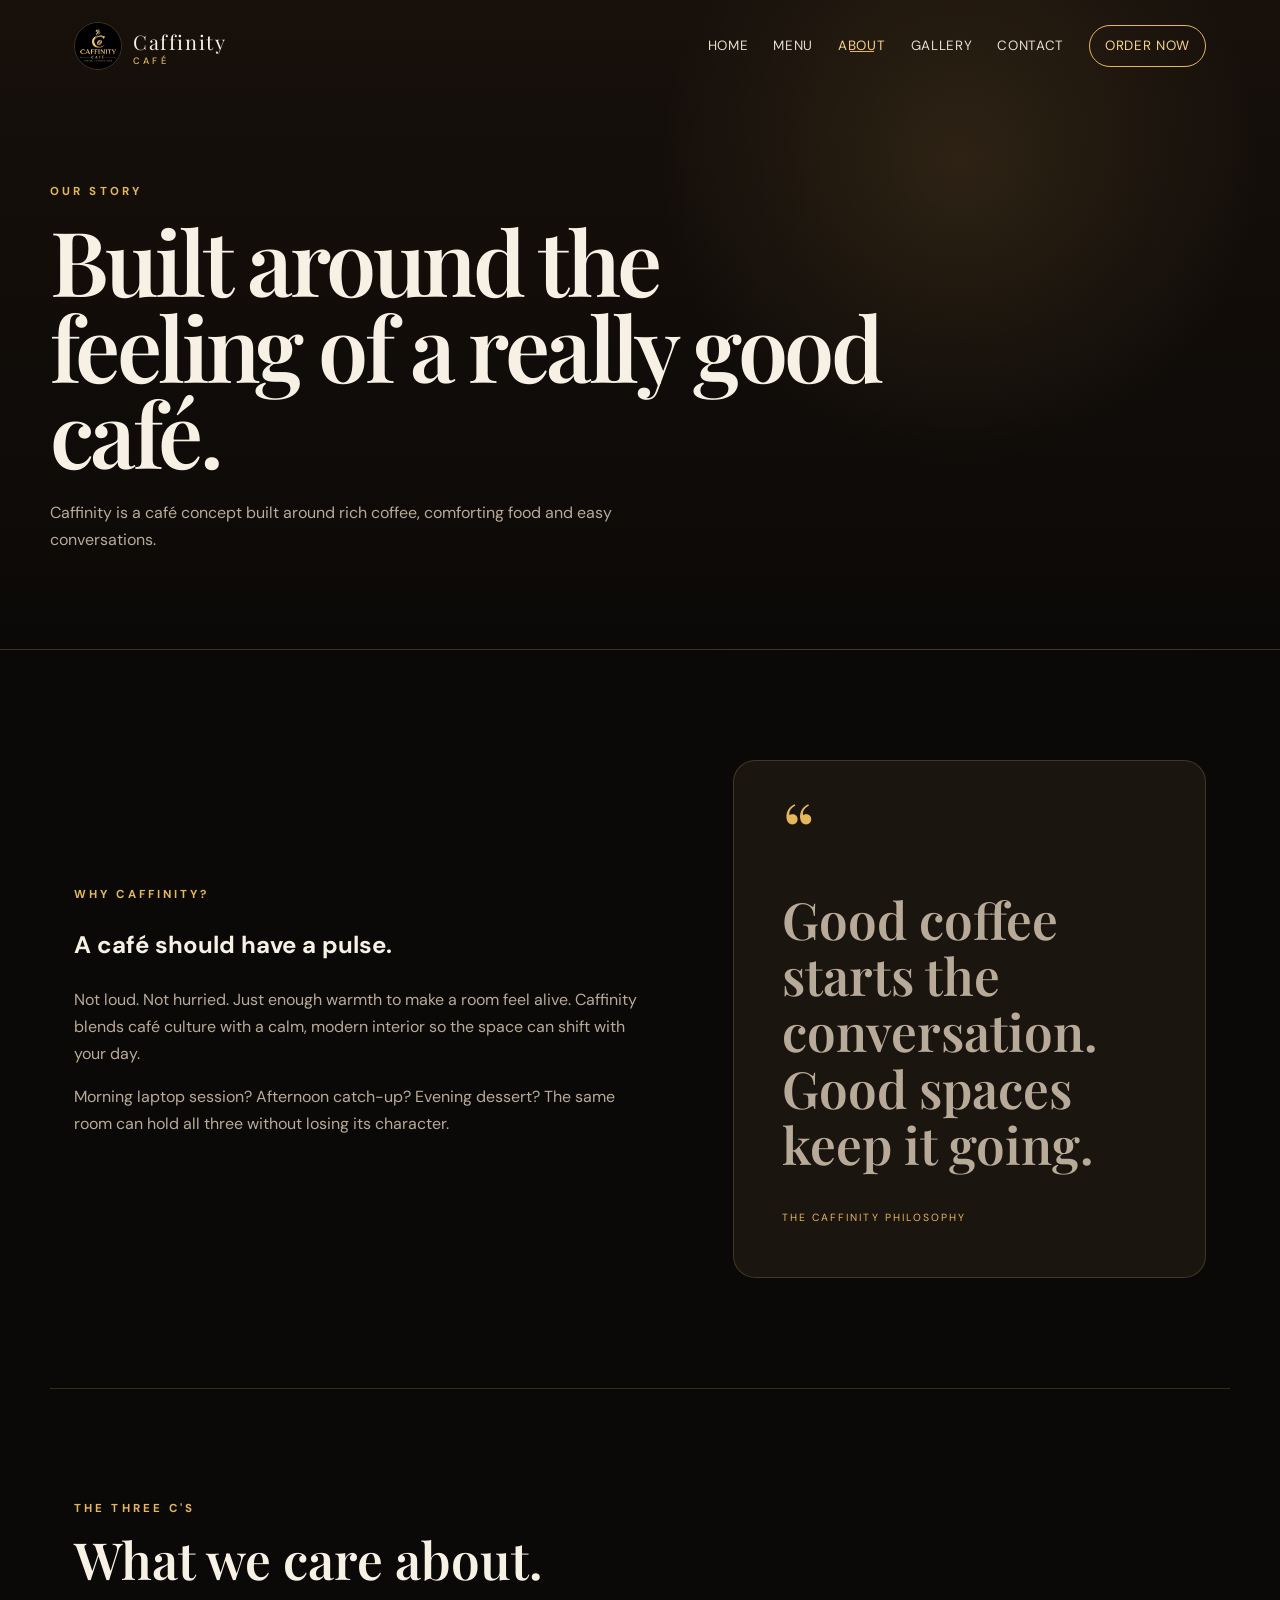
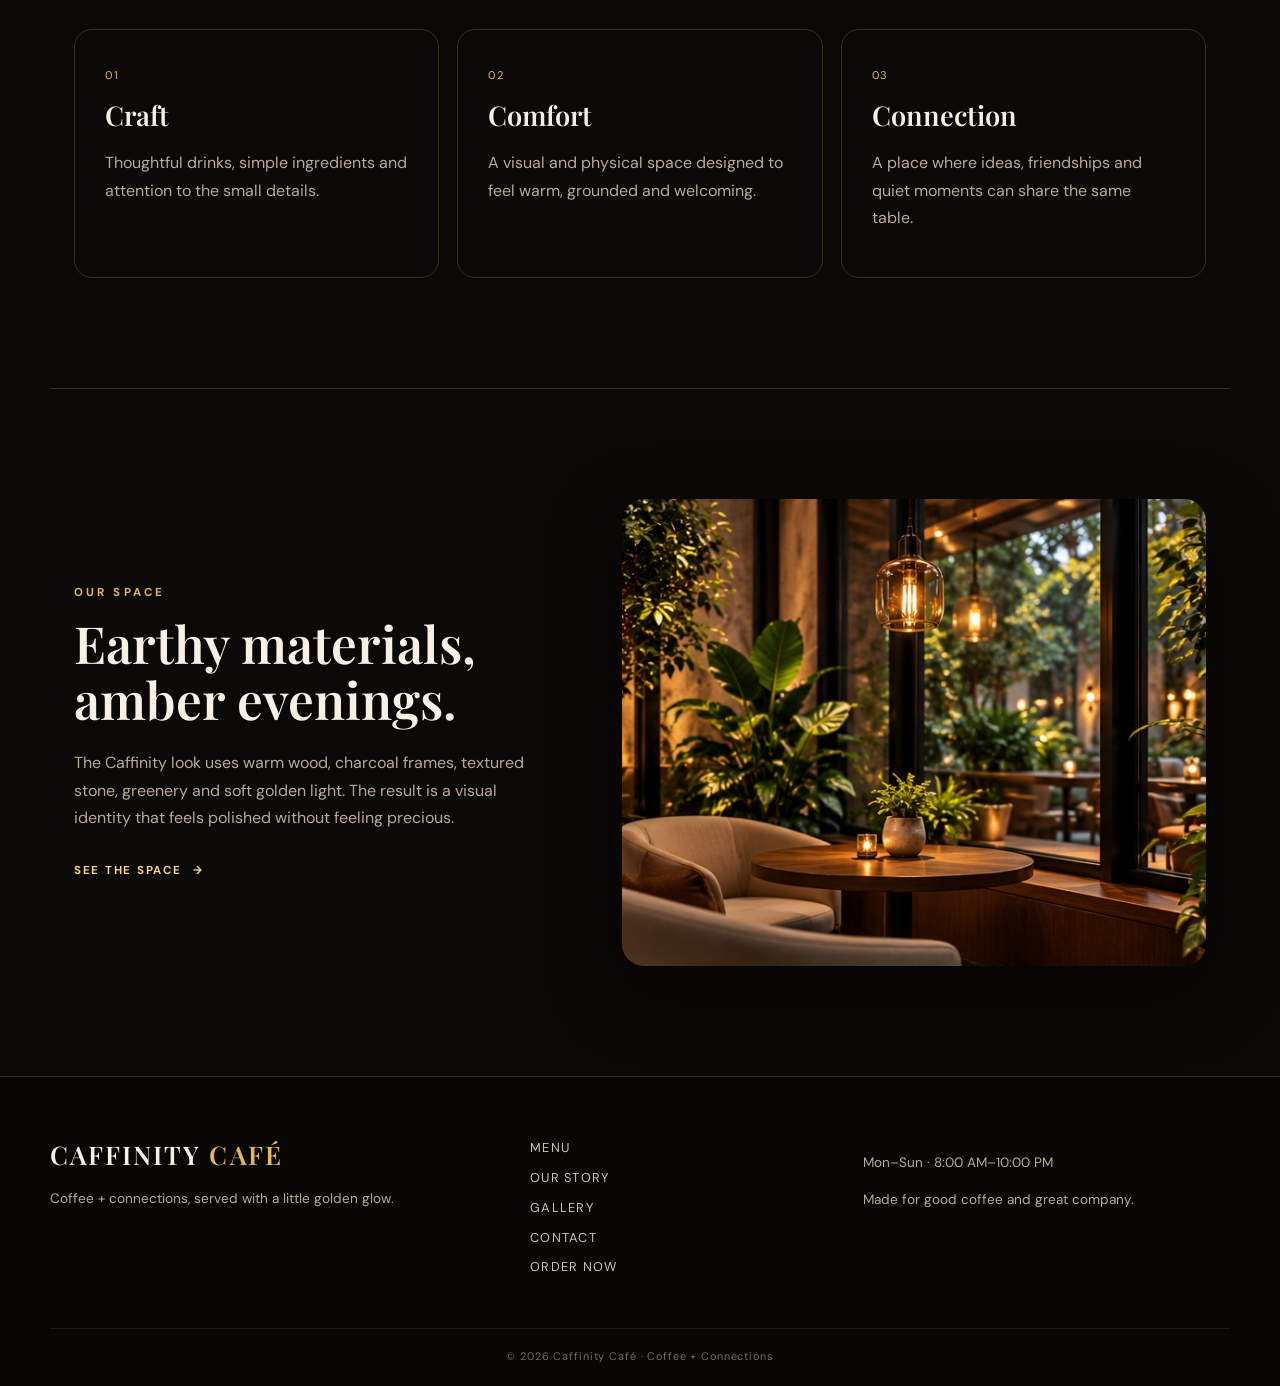
==== about.html @ 8d91f2e4 "First commit" ====
<!DOCTYPE html>
<html lang="en">
<head>
  <meta charset="UTF-8">
  <meta name="viewport" content="width=device-width, initial-scale=1.0">
  <meta name="description" content="Caffinity Café — coffee, comfort and connections.">
  <title>About | Caffinity Café</title>
  <link rel="preconnect" href="https://fonts.googleapis.com">
  <link rel="preconnect" href="https://fonts.gstatic.com" crossorigin>
  <link href="https://fonts.googleapis.com/css2?family=DM+Sans:wght@400;500;600;700&family=Playfair+Display:wght@500;600;700&display=swap" rel="stylesheet">
  <link rel="icon" type="image/jpeg" href="images/logo.jpeg">
  <link rel="stylesheet" href="style.css">
</head>
<body>

<nav class="site-nav" aria-label="Primary navigation">
  <a class="brand" href="index.html">
    <img src="images/logo.jpeg" alt="Caffinity Café logo">
    <span>Caffinity <small>Café</small></span>
  </a>
  <button class="nav-toggle" aria-label="Open navigation" aria-expanded="false">☰</button>
  <div class="nav-links">
    <a href="index.html">Home</a>
    <a href="menu.html">Menu</a>
    <a href="about.html">About</a>
    <a href="gallery.html">Gallery</a>
    <a href="contact.html">Contact</a>
    <a class="nav-order" href="order.html">Order Now</a>
  </div>
</nav>

<main>
  <section class="page-hero about-hero">
    <div>
      <p class="eyebrow">OUR STORY</p>
      <h1>Built around the feeling of a really good café.</h1>
      <p>Caffinity is a café concept built around rich coffee, comforting food and easy conversations.</p>
    </div>
  </section>
  <section class="section about-grid reveal">
    <div>
      <div class="section-kicker">WHY CAFFINITY?</div>
      <h2>A café should have a pulse.</h2>
      <p>Not loud. Not hurried. Just enough warmth to make a room feel alive. Caffinity blends café culture with a calm, modern interior so the space can shift with your day.</p>
      <p>Morning laptop session? Afternoon catch-up? Evening dessert? The same room can hold all three without losing its character.</p>
    </div>
    <div class="quote-card">
      <span>“</span>
      <p>Good coffee starts the conversation. Good spaces keep it going.</p>
      <small>THE CAFFINITY PHILOSOPHY</small>
    </div>
  </section>

  <section class="values section reveal">
    <div class="section-kicker">THE THREE C'S</div>
    <h2>What we care about.</h2>
    <div class="values-grid">
      <article><span>01</span><h3>Craft</h3><p>Thoughtful drinks, simple ingredients and attention to the small details.</p></article>
      <article><span>02</span><h3>Comfort</h3><p>A visual and physical space designed to feel warm, grounded and welcoming.</p></article>
      <article><span>03</span><h3>Connection</h3><p>A place where ideas, friendships and quiet moments can share the same table.</p></article>
    </div>
  </section>

  <section class="section split-section reverse reveal">
    <div class="split-copy">
      <div class="section-kicker">OUR SPACE</div>
      <h2>Earthy materials, amber evenings.</h2>
      <p>The Caffinity look uses warm wood, charcoal frames, textured stone, greenery and soft golden light. The result is a visual identity that feels polished without feeling precious.</p>
      <a class="text-link" href="gallery.html">See the space <span>→</span></a>
    </div>
    <div class="split-image">
      <img src="images/gallery-window.jpg" alt="Caffinity window seating surrounded by plants">
    </div>
  </section>
</main>

<footer class="site-footer">
  <div class="footer-inner">
    <div>
      <a class="footer-brand" href="index.html">CAFFINITY <span>CAFÉ</span></a>
      <p>Coffee + connections, served with a little golden glow.</p>
    </div>
    <div class="footer-links">
      <a href="menu.html">Menu</a>
      <a href="about.html">Our Story</a>
      <a href="gallery.html">Gallery</a>
      <a href="contact.html">Contact</a>
      <a href="order.html">Order Now</a>
    </div>
    <div class="footer-note">
      <p>Mon–Sun · 8:00 AM–10:00 PM</p>
      <p>Made for good coffee and great company.</p>
    </div>
  </div>
  <div class="footer-bottom">© <span class="year"></span> Caffinity Café · Coffee + Connections</div>
</footer>

<script src="script.js"></script>
</body>
</html>
---- style.css ----
:root {
  --bg: #0b0907;
  --bg-soft: #14100c;
  --card: #1b1510;
  --card-2: #211a14;
  --text: #f7f0e4;
  --muted: #b8aa98;
  --gold: #e4b75d;
  --gold-light: #f5d28b;
  --line: rgba(245, 210, 139, .18);
  --cream: #efe3d0;
  --green: #27392a;
  --max: 1180px;
  --radius: 22px;
  --shadow: 0 24px 70px rgba(0,0,0,.34);
}

* { box-sizing: border-box; }
html { scroll-behavior: smooth; }
body {
  margin: 0;
  background: var(--bg);
  color: var(--text);
  font-family: "DM Sans", system-ui, sans-serif;
  line-height: 1.7;
}
img { max-width: 100%; display: block; }
a { color: inherit; text-decoration: none; }
button, input, textarea, select { font: inherit; }
button { cursor: pointer; }

.site-nav {
  position: absolute;
  z-index: 20;
  top: 0; left: 0; right: 0;
  max-width: var(--max);
  margin: auto;
  padding: 22px 24px;
  display: flex;
  align-items: center;
  justify-content: space-between;
}
.brand { display:flex; align-items:center; gap:11px; font-family:"Playfair Display",serif; font-size:1.25rem; letter-spacing:.08em; }
.brand img { width:48px; height:48px; object-fit:cover; border-radius:50%; border:1px solid var(--line); }
.brand small { display:block; font:500 .58rem "DM Sans"; letter-spacing:.35em; text-transform:uppercase; color:var(--gold); margin-top:-4px; }
.nav-links { display:flex; align-items:center; gap:25px; }
.nav-links a { color:#e7ddcf; font-size:.84rem; letter-spacing:.05em; text-transform:uppercase; transition:.25s ease; }
.nav-links a:hover, .nav-links a.active { color:var(--gold-light); }
.nav-order { border:1px solid var(--gold); padding:9px 15px; border-radius:999px; color:var(--gold-light)!important; }
.nav-toggle { display:none; border:0; background:transparent; color:var(--text); font-size:1.6rem; }

.hero { min-height: 100vh; position:relative; display:grid; place-items:center; overflow:hidden; }
.hero-image { position:absolute; inset:0; width:100%; height:100%; object-fit:cover; object-position:center; }
.hero-overlay { position:absolute; inset:0; background:linear-gradient(90deg, rgba(7,5,3,.88), rgba(7,5,3,.4), rgba(7,5,3,.3)); }
.hero-content { position:relative; z-index:1; width:min(780px, 90%); margin-left:max(24px, calc((100vw - var(--max))/2)); padding-top:80px; }
.eyebrow, .section-kicker { color:var(--gold); font-size:.72rem; letter-spacing:.27em; text-transform:uppercase; font-weight:700; }
.hero h1, .page-hero h1 { font:600 clamp(3.4rem, 8vw, 7rem)/.96 "Playfair Display", serif; margin:16px 0 24px; letter-spacing:-.04em; }
.hero-content > p:not(.eyebrow) { color:#ded2c1; max-width:590px; font-size:1.08rem; }
.hero-actions { display:flex; gap:14px; margin-top:32px; }
.btn { display:inline-flex; align-items:center; justify-content:center; min-height:48px; padding:0 22px; border-radius:999px; border:1px solid transparent; text-transform:uppercase; letter-spacing:.1em; font-size:.74rem; font-weight:700; transition:transform .25s, background .25s, border-color .25s; }
.btn:hover { transform:translateY(-2px); }
.btn-primary { background:var(--gold); color:#17100a; }
.btn-primary:hover { background:var(--gold-light); }
.btn-ghost { border-color:rgba(255,255,255,.35); background:rgba(0,0,0,.18); }
.btn-ghost:hover { border-color:var(--gold); }
.hero-scroll { position:absolute; z-index:2; bottom:28px; left:50%; transform:translateX(-50%); color:#d8c9b5; font-size:.65rem; letter-spacing:.2em; }
.hero-scroll span { margin-left:10px; color:var(--gold); }

.section { max-width:var(--max); margin:0 auto; padding:110px 24px; }
.intro { text-align:center; }
.intro h2, .split-copy h2, .values h2, .contact-info h2, .form-card h2, .menu-intro h2, .quote-card p { font:600 clamp(2.2rem, 4vw, 4rem)/1.1 "Playfair Display", serif; margin:12px 0 22px; }
.intro .lead { max-width:720px; margin:0 auto; color:var(--muted); }
.feature-grid { display:grid; grid-template-columns:repeat(3,1fr); gap:18px; margin-top:58px; text-align:left; }
.feature-card { background:linear-gradient(145deg,var(--card),#100d09); border:1px solid var(--line); padding:30px; border-radius:var(--radius); }
.feature-icon { color:var(--gold); font-size:1.7rem; }
.feature-card h3 { font:600 1.3rem "Playfair Display",serif; }
.feature-card p { color:var(--muted); font-size:.94rem; }

.split-section { display:grid; grid-template-columns:1.1fr .9fr; gap:70px; align-items:center; }
.split-section.reverse { grid-template-columns:.9fr 1.1fr; }
.split-image { overflow:hidden; border-radius:var(--radius); box-shadow:var(--shadow); }
.split-image img { width:100%; aspect-ratio:1.25; object-fit:cover; transition:transform .6s; }
.split-image:hover img { transform:scale(1.03); }
.split-copy p { color:var(--muted); max-width:570px; }
.text-link { display:inline-flex; gap:12px; margin-top:14px; color:var(--gold-light); text-transform:uppercase; font-size:.72rem; letter-spacing:.15em; font-weight:700; }
.text-link span { transition:transform .25s; }
.text-link:hover span { transform:translateX(5px); }

.cta-band { max-width:var(--max); margin:0 auto 100px; padding:52px; border:1px solid var(--line); border-radius:var(--radius); display:flex; align-items:center; justify-content:space-between; gap:30px; background:radial-gradient(circle at 15% 20%, rgba(228,183,93,.15), transparent 35%), var(--card); }
.cta-band h2 { font:600 clamp(1.8rem,4vw,3rem)/1.1 "Playfair Display",serif; margin:10px 0 0; }

.page-hero { min-height:62vh; padding:170px 24px 80px; display:flex; align-items:end; background:radial-gradient(circle at 75% 25%, rgba(228,183,93,.12), transparent 28%), linear-gradient(180deg,#17100b,#0b0907); border-bottom:1px solid var(--line); }
.page-hero > div { max-width:var(--max); width:100%; margin:auto; }
.page-hero h1 { max-width:850px; font-size:clamp(3rem,7vw,6rem); }
.page-hero p:not(.eyebrow) { color:var(--muted); max-width:650px; }

.menu-section { display:grid; grid-template-columns:.7fr 1.3fr; gap:70px; }
.menu-intro { position:sticky; top:100px; align-self:start; }
.menu-intro p { color:var(--muted); }
.menu-grid { display:grid; gap:12px; }
.menu-card { display:flex; gap:20px; background:var(--card); border:1px solid var(--line); border-radius:18px; padding:23px; transition:.25s ease; }
.menu-card:hover { transform:translateX(5px); border-color:rgba(228,183,93,.45); background:var(--card-2); }
.menu-number { color:var(--gold); font-size:.72rem; letter-spacing:.12em; padding-top:4px; }
.menu-card-main { flex:1; }
.menu-title-row { display:flex; justify-content:space-between; gap:20px; align-items:start; }
.menu-title-row h3 { font:600 1.4rem "Playfair Display",serif; margin:0; }
.menu-title-row span { color:var(--gold-light); font-weight:700; white-space:nowrap; }
.menu-card p { color:var(--muted); margin:8px 0 10px; font-size:.92rem; }
.details-btn { border:0; padding:0; color:var(--gold); background:none; text-transform:uppercase; letter-spacing:.12em; font-size:.67rem; font-weight:700; }

.modal { position:fixed; inset:0; z-index:50; display:none; align-items:center; justify-content:center; padding:24px; }
.modal.open { display:flex; }
.modal-backdrop { position:absolute; inset:0; background:rgba(0,0,0,.75); backdrop-filter:blur(7px); }
.modal-box { position:relative; z-index:1; width:min(520px,100%); background:#19120d; border:1px solid var(--line); border-radius:24px; padding:40px; box-shadow:var(--shadow); }
.modal-close, .lightbox-close { position:absolute; top:14px; right:17px; border:0; background:none; color:var(--muted); font-size:2rem; }
.modal-box h2 { font:600 2.5rem "Playfair Display",serif; margin:10px 0; }
.modal-box p:not(.section-kicker) { color:var(--muted); }
.modal-price { color:var(--gold-light); font-size:1.2rem; font-weight:700; margin:20px 0; }

.about-grid { display:grid; grid-template-columns:1.1fr .9fr; gap:80px; align-items:center; }
.about-grid p { color:var(--muted); }
.quote-card { background:var(--card); border:1px solid var(--line); padding:48px; border-radius:var(--radius); }
.quote-card > span { color:var(--gold); font:5rem "Playfair Display"; line-height:.5; }
.quote-card p { margin:20px 0 30px; }
.quote-card small { color:var(--gold); letter-spacing:.2em; font-size:.65rem; }
.values { border-top:1px solid var(--line); border-bottom:1px solid var(--line); }
.values-grid { display:grid; grid-template-columns:repeat(3,1fr); gap:18px; margin-top:42px; }
.values-grid article { padding:30px; border:1px solid var(--line); border-radius:18px; }
.values-grid span { color:var(--gold); font-size:.7rem; letter-spacing:.15em; }
.values-grid h3 { font:600 1.7rem "Playfair Display"; margin:10px 0; }
.values-grid p { color:var(--muted); }

.gallery-grid { display:grid; grid-template-columns:repeat(2,1fr); gap:18px; }
.gallery-item { position:relative; overflow:hidden; border-radius:20px; border:1px solid var(--line); min-height:360px; background:var(--card); cursor:zoom-in; }
.gallery-item.gallery-wide { grid-column:span 2; }
.gallery-item img { width:100%; height:100%; min-height:360px; object-fit:cover; transition:transform .7s; }
.gallery-item:hover img { transform:scale(1.035); }
.gallery-item figcaption { position:absolute; left:18px; bottom:18px; right:18px; padding:12px 15px; background:rgba(7,5,3,.68); backdrop-filter:blur(10px); border:1px solid rgba(255,255,255,.12); border-radius:12px; font-size:.75rem; text-transform:uppercase; letter-spacing:.12em; }
.gallery-item figcaption span { color:var(--gold); margin-right:12px; }
.lightbox { display:none; position:fixed; inset:0; z-index:60; background:rgba(0,0,0,.9); align-items:center; justify-content:center; padding:50px; }
.lightbox.open { display:flex; }
.lightbox img { max-height:90vh; max-width:92vw; border-radius:12px; box-shadow:var(--shadow); }
.lightbox-close { top:20px; right:25px; color:#fff; }

.contact-grid, .order-layout { display:grid; grid-template-columns:.9fr 1.1fr; gap:70px; align-items:start; }
.contact-line { display:flex; gap:18px; margin:30px 0; }
.contact-line > span { color:var(--gold); font-size:1.3rem; }
.contact-line strong { font-size:.75rem; letter-spacing:.14em; text-transform:uppercase; }
.contact-line p { color:var(--muted); margin:5px 0; }
.form-card { background:var(--card); border:1px solid var(--line); border-radius:var(--radius); padding:40px; }
.form-card h2 { font-size:2.3rem; margin-bottom:30px; }
.form-card label { display:block; color:#d8cbbb; font-size:.75rem; letter-spacing:.08em; text-transform:uppercase; margin:18px 0; }
.form-card input, .form-card textarea, .form-card select {
  display:block; width:100%; margin-top:8px; border:1px solid rgba(255,255,255,.12); border-radius:12px; background:#0f0c09; color:var(--text); padding:13px 14px; outline:none;
}
.form-card input:focus, .form-card textarea:focus, .form-card select:focus { border-color:var(--gold); }
.form-card textarea { resize:vertical; }
.two-col { display:grid; grid-template-columns:1fr 1fr; gap:15px; }
.form-status { color:var(--gold-light); min-height:24px; font-size:.82rem; }
.order-summary { position:sticky; top:100px; border:1px solid var(--line); border-radius:var(--radius); padding:30px; background:linear-gradient(160deg,#211910,#100d09); }
.summary-top { display:flex; justify-content:space-between; color:var(--gold); font-size:.68rem; letter-spacing:.15em; padding-bottom:25px; border-bottom:1px dashed var(--line); }
.summary-line { display:flex; justify-content:space-between; gap:20px; padding:20px 0; border-bottom:1px solid rgba(255,255,255,.08); color:var(--muted); }
.summary-line strong { color:var(--text); text-align:right; }
.summary-line.total { border:0; font-size:1.15rem; }
.summary-line.total strong { color:var(--gold-light); }
.order-summary > p { color:#8f8274; font-size:.72rem; }

.site-footer { border-top:1px solid var(--line); background:#080706; padding:60px 24px 20px; }
.footer-inner { max-width:var(--max); margin:auto; display:grid; grid-template-columns:1.2fr .8fr 1fr; gap:40px; }
.footer-brand { font:600 1.6rem "Playfair Display"; letter-spacing:.08em; }
.footer-brand span { color:var(--gold); }
.footer-inner p { color:var(--muted); font-size:.85rem; }
.footer-links { display:grid; gap:8px; align-content:start; }
.footer-links a { color:#cfc2b1; font-size:.8rem; text-transform:uppercase; letter-spacing:.1em; }
.footer-links a:hover { color:var(--gold); }
.footer-bottom { max-width:var(--max); margin:50px auto 0; padding-top:18px; border-top:1px solid rgba(255,255,255,.07); color:#766b60; font-size:.68rem; text-align:center; letter-spacing:.08em; }

.reveal { opacity:0; transform:translateY(25px); transition:opacity .75s ease, transform .75s ease; }
.reveal.visible { opacity:1; transform:none; }

@media (max-width: 850px) {
  .nav-toggle { display:block; }
  .nav-links { display:none; position:absolute; top:82px; left:18px; right:18px; flex-direction:column; align-items:stretch; gap:0; padding:10px; background:rgba(17,12,8,.97); border:1px solid var(--line); border-radius:18px; }
  .nav-links.open { display:flex; }
  .nav-links a { padding:12px; }
  .nav-order { text-align:center; margin-top:5px; }
  .feature-grid, .values-grid, .gallery-grid, .footer-inner { grid-template-columns:1fr; }
  .gallery-item.gallery-wide { grid-column:auto; }
  .split-section, .split-section.reverse, .about-grid, .menu-section, .contact-grid, .order-layout { grid-template-columns:1fr; gap:40px; }
  .menu-intro, .order-summary { position:static; }
  .cta-band { margin:0 24px 70px; padding:35px 28px; flex-direction:column; align-items:flex-start; }
  .hero-content { margin-left:0; }
}
@media (max-width: 560px) {
  .site-nav { padding:15px 18px; }
  .brand img { width:42px; height:42px; }
  .hero h1, .page-hero h1 { font-size:3.2rem; }
  .hero-content { padding-top:90px; }
  .hero-actions { flex-direction:column; align-items:stretch; }
  .section { padding:75px 18px; }
  .page-hero { padding:145px 18px 65px; min-height:55vh; }
  .menu-card { padding:18px; }
  .menu-title-row { flex-direction:column; gap:3px; }
  .form-card, .quote-card { padding:26px; }
  .two-col { grid-template-columns:1fr; }
}


/* ---------- Hero Text Readability ---------- */
.hero {
  position: relative;
  isolation: isolate;
}

.hero::before {
  content: "";
  position: absolute;
  inset: 0;
  z-index: -1;
  pointer-events: none;
  background: linear-gradient(
    90deg,
    rgba(8, 12, 10, .90) 0%,
    rgba(8, 12, 10, .70) 30%,
    rgba(8, 12, 10, .30) 58%,
    rgba(8, 12, 10, .08) 100%
  );
}

.hero-content {
  text-shadow: 0 2px 18px rgba(0, 0, 0, .45);
}

.hero-content h1 {
  text-shadow: 0 3px 24px rgba(0, 0, 0, .62);
}

.hero-content .eyebrow,
.hero-content > p:not(.eyebrow) {
  text-shadow: 0 2px 14px rgba(0, 0, 0, .58);
}

.hero-content > p:not(.eyebrow) {
  max-width: 620px;
}

@media (max-width: 850px) {
  .hero::before {
    background: linear-gradient(
      180deg,
      rgba(8, 12, 10, .74) 0%,
      rgba(8, 12, 10, .58) 52%,
      rgba(8, 12, 10, .80) 100%
    );
  }
}

/* ---------- Caffinity Motion ---------- */
@keyframes heroImageIn { from { opacity:0; transform:scale(1.06); } to { opacity:1; transform:scale(1); } }
@keyframes heroContentIn { from { opacity:0; transform:translateY(28px); } to { opacity:1; transform:translateY(0); } }
@keyframes softRise { from { opacity:0; transform:translateY(22px); } to { opacity:1; transform:translateY(0); } }
@keyframes softScale { from { opacity:0; transform:scale(.96); } to { opacity:1; transform:scale(1); } }
@keyframes glowPulse { 0%,100% { box-shadow:0 0 0 rgba(228,183,93,0); } 50% { box-shadow:0 0 28px rgba(228,183,93,.10); } }
@keyframes scrollHint { 0%,100% { transform:translateY(0); opacity:.65; } 50% { transform:translateY(6px); opacity:1; } }
.hero-image { animation:heroImageIn 1.4s cubic-bezier(.2,.7,.2,1) both; }
.hero-content .eyebrow { animation:heroContentIn .75s .15s cubic-bezier(.2,.7,.2,1) both; }
.hero-content h1 { animation:heroContentIn .85s .28s cubic-bezier(.2,.7,.2,1) both; }
.hero-content > p:not(.eyebrow) { animation:heroContentIn .8s .42s cubic-bezier(.2,.7,.2,1) both; }
.hero-actions { animation:heroContentIn .8s .56s cubic-bezier(.2,.7,.2,1) both; }
.hero-scroll { animation:softRise .7s 1s both, scrollHint 2.2s 1.8s ease-in-out infinite; }
.btn { position:relative; overflow:hidden; }
.btn::after { content:""; position:absolute; top:0; left:-120%; width:70%; height:100%; transform:skewX(-22deg); background:linear-gradient(90deg,transparent,rgba(255,255,255,.22),transparent); transition:left .65s ease; }
.btn:hover::after { left:145%; }
.feature-card,.menu-card,.values-grid article { transition:transform .35s cubic-bezier(.2,.7,.2,1),border-color .35s ease,background .35s ease,box-shadow .35s ease; }
.feature-card:hover,.values-grid article:hover { transform:translateY(-7px); box-shadow:0 18px 45px rgba(0,0,0,.24); }
.menu-card:hover { transform:translateX(7px) translateY(-2px); box-shadow:0 15px 40px rgba(0,0,0,.22); }
.feature-icon { display:inline-block; transition:transform .35s ease; }
.feature-card:hover .feature-icon { transform:rotate(-8deg) scale(1.12); }
.split-image { position:relative; }
.split-image::after { content:""; position:absolute; inset:0; background:linear-gradient(120deg,transparent 35%,rgba(245,210,139,.08),transparent 65%); transform:translateX(-120%); transition:transform .9s ease; pointer-events:none; }
.split-image:hover::after { transform:translateX(120%); }
.gallery-item::after { content:""; position:absolute; inset:0; background:linear-gradient(135deg,rgba(245,210,139,.12),transparent 35%); opacity:0; transition:opacity .4s ease; pointer-events:none; }
.gallery-item:hover::after { opacity:1; }
.gallery-item figcaption { transform:translateY(8px); opacity:.88; transition:transform .35s ease,opacity .35s ease; }
.gallery-item:hover figcaption { transform:translateY(0); opacity:1; }
.modal.open .modal-box { animation:softScale .35s cubic-bezier(.2,.7,.2,1) both; }
.modal.open .modal-backdrop,.lightbox.open { animation:softScale .25s ease both; }
.order-summary { animation:glowPulse 4s ease-in-out infinite; }
.nav-links a { position:relative; }
.nav-links a:not(.nav-order)::after { content:""; position:absolute; left:12px; right:12px; bottom:5px; height:1px; background:var(--gold); transform:scaleX(0); transform-origin:center; transition:transform .25s ease; }
.nav-links a:not(.nav-order):hover::after,.nav-links a:not(.nav-order).active::after { transform:scaleX(1); }
.reveal.visible { animation:softRise .7s cubic-bezier(.2,.7,.2,1) both; }
@media (prefers-reduced-motion:reduce) { html { scroll-behavior:auto; } *,*::before,*::after { animation-duration:.01ms !important; animation-iteration-count:1 !important; transition-duration:.01ms !important; } }


/* ---------- Hero Copy Contrast ---------- */
.hero-content {
  position: relative;
  z-index: 2;
  max-width: 690px;
  padding: 2rem 2.25rem 2.25rem;
  margin-left: -2.25rem;
  border-radius: 22px;
  background: linear-gradient(
    90deg,
    rgba(6, 10, 8, .62),
    rgba(6, 10, 8, .34) 72%,
    transparent
  );
  backdrop-filter: blur(1.5px);
}

.hero-content > p:not(.eyebrow) {
  color: #fff;
  font-weight: 500;
  line-height: 1.75;
  text-shadow:
    0 2px 4px rgba(0,0,0,.95),
    0 4px 18px rgba(0,0,0,.72);
}

@media (max-width: 850px) {
  .hero-content {
    margin-left: 0;
    padding: 1.5rem;
    border-radius: 18px;
    background: rgba(6, 10, 8, .52);
  }
}
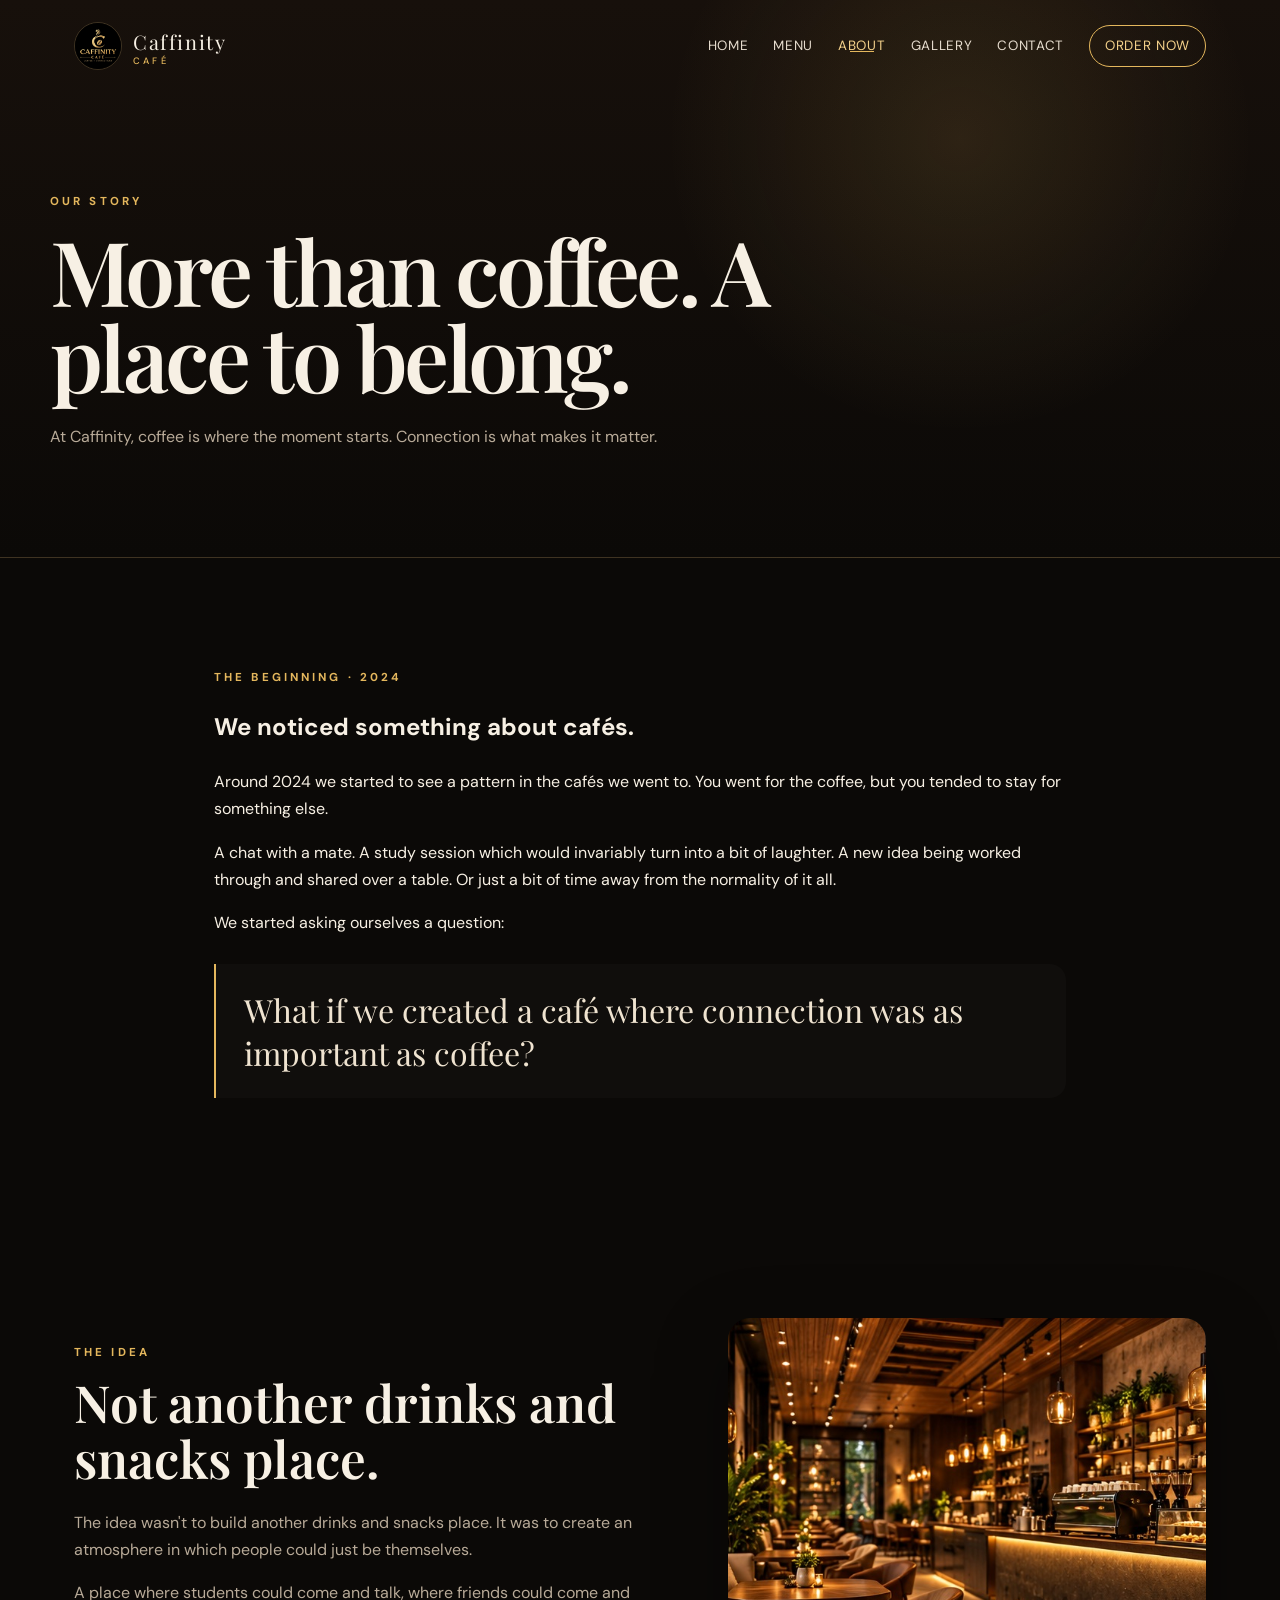
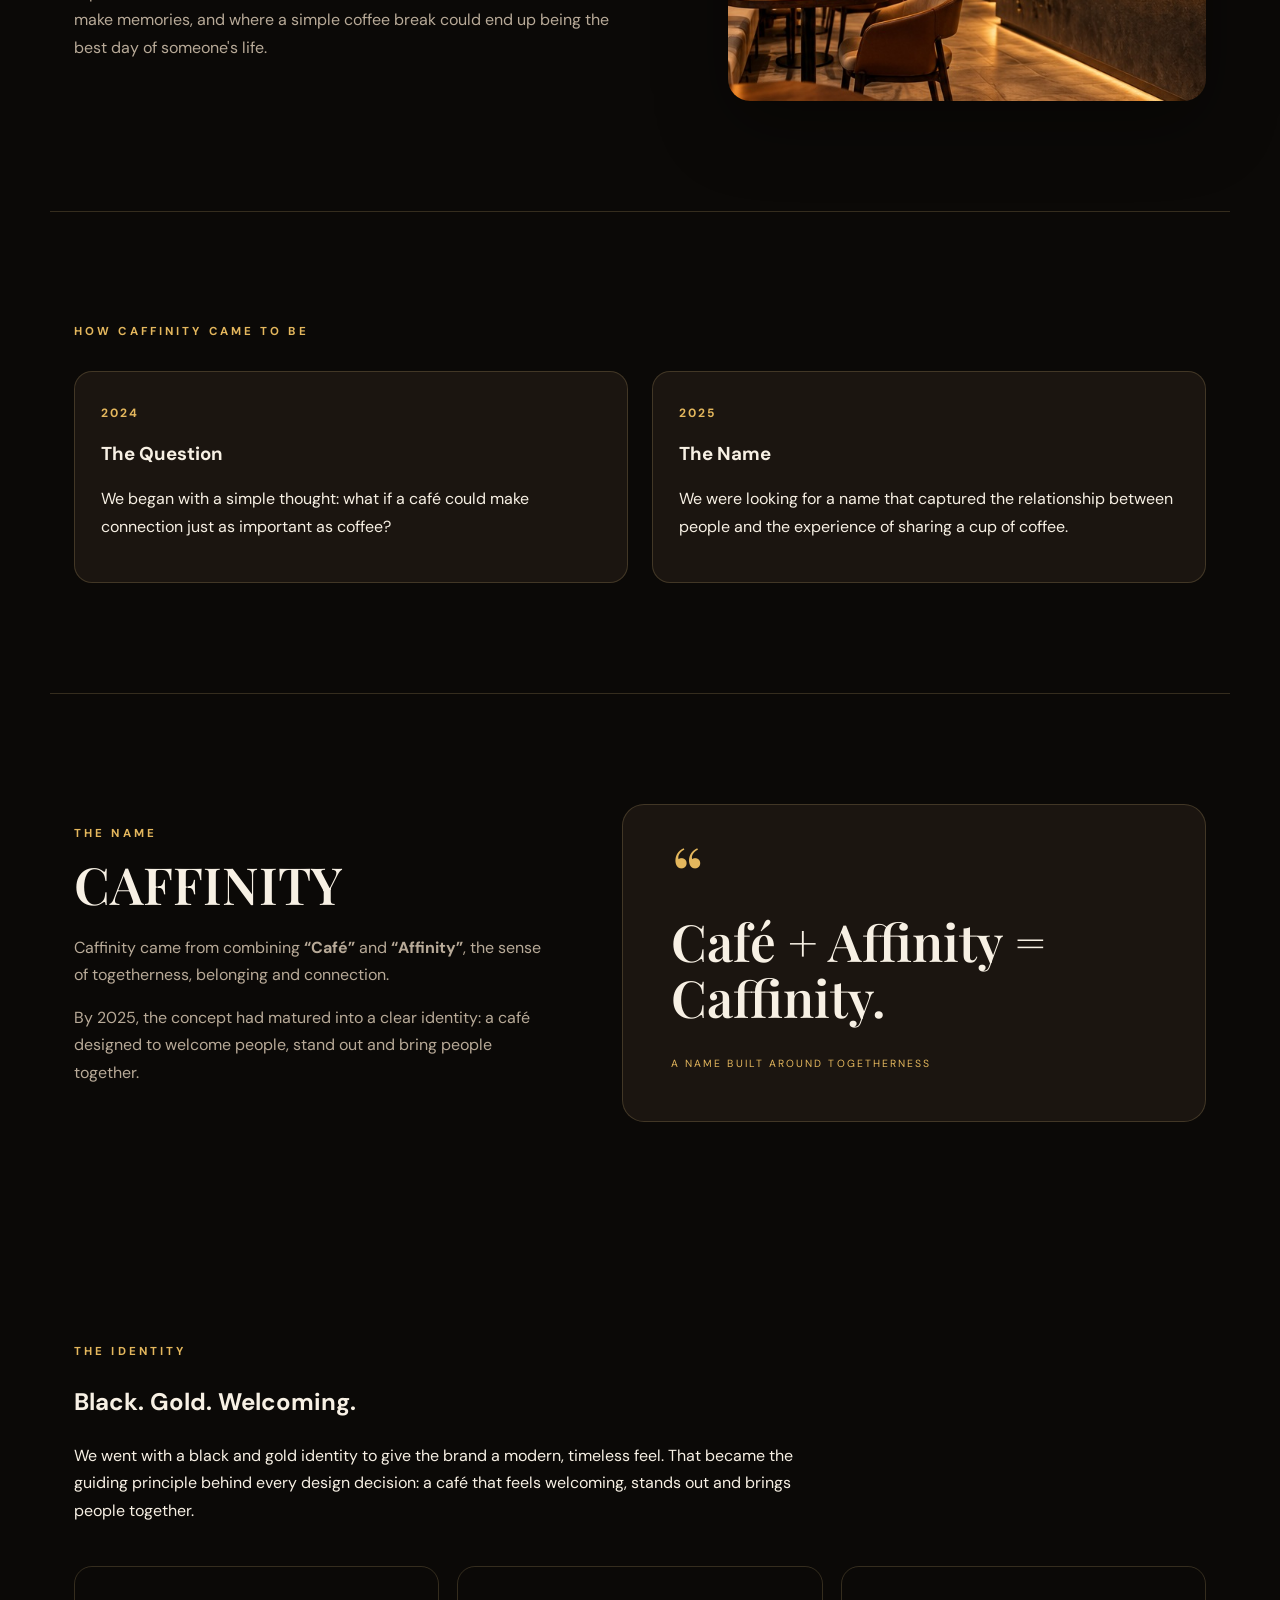
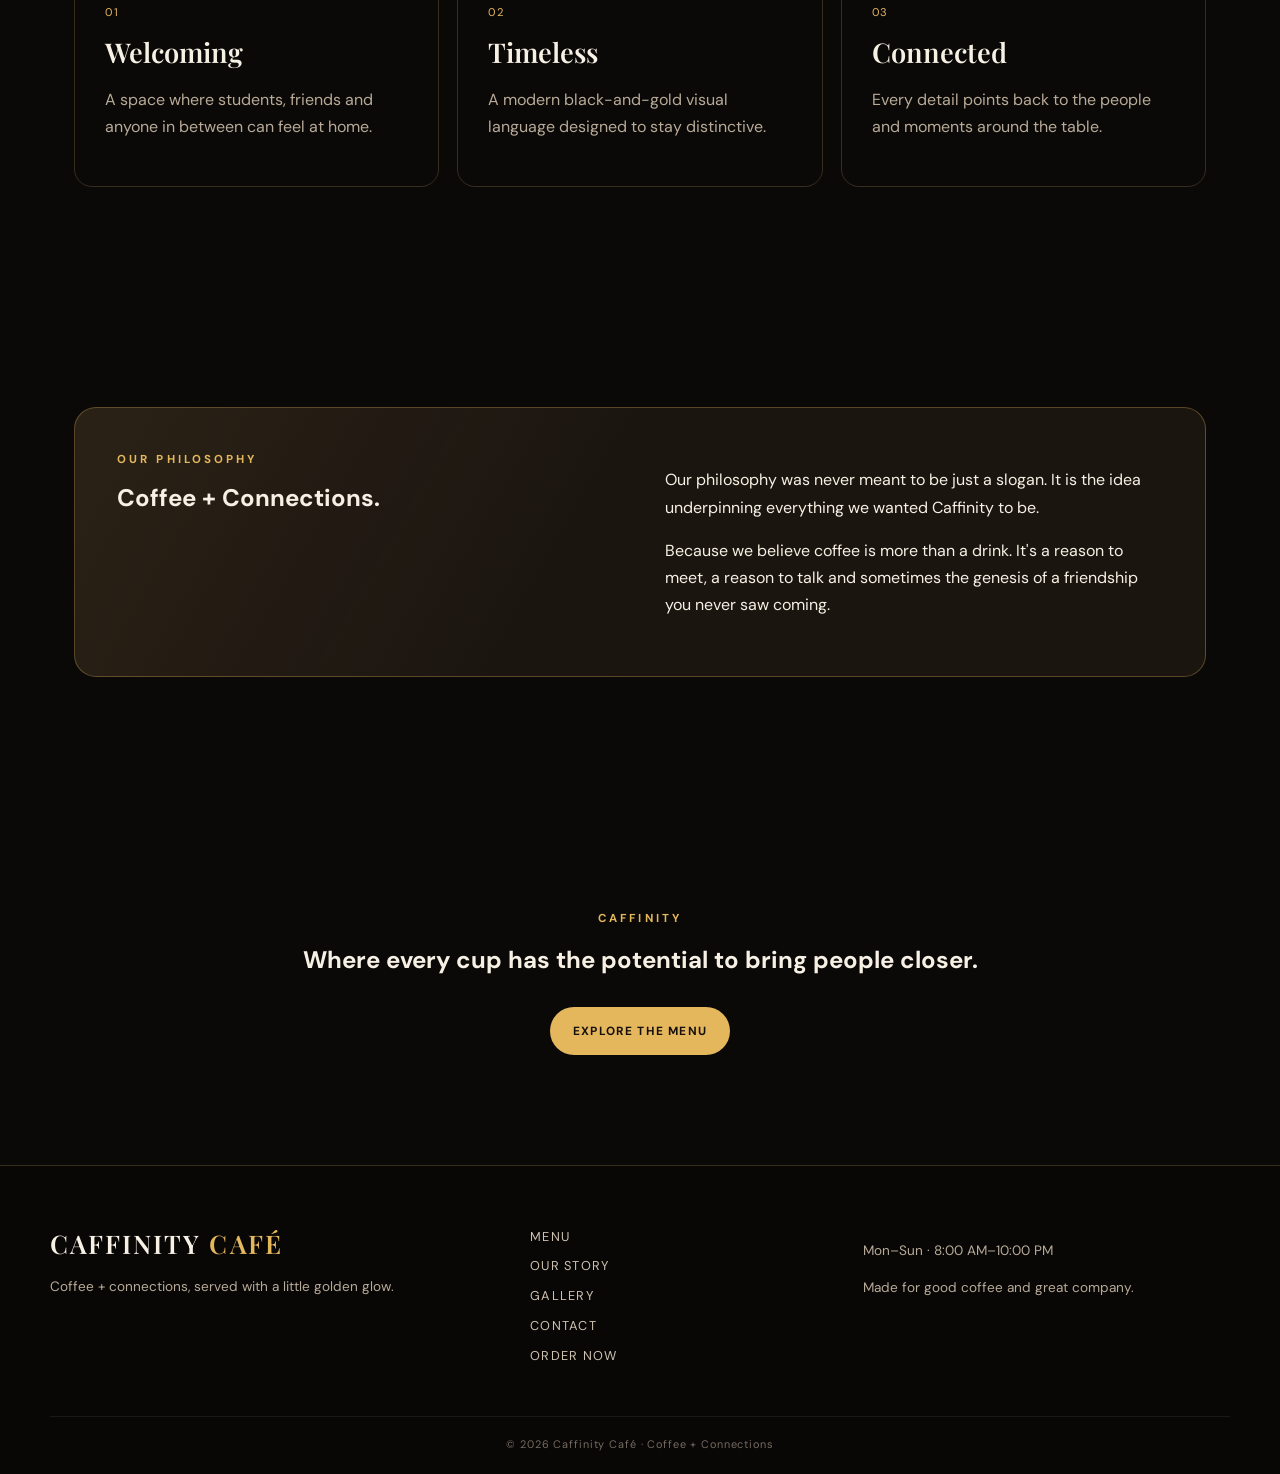
==== commit 5a3e8580: "Updated files" ====
--- a/about.html
+++ b/about.html
@@ -3,8 +3,8 @@
 <head>
   <meta charset="UTF-8">
   <meta name="viewport" content="width=device-width, initial-scale=1.0">
-  <meta name="description" content="Caffinity Café — coffee, comfort and connections.">
-  <title>About | Caffinity Café</title>
+  <meta name="description" content="The Caffinity story — a café built around coffee, connection and belonging.">
+  <title>Our Story | Caffinity Café</title>
   <link rel="preconnect" href="https://fonts.googleapis.com">
   <link rel="preconnect" href="https://fonts.gstatic.com" crossorigin>
   <link href="https://fonts.googleapis.com/css2?family=DM+Sans:wght@400;500;600;700&family=Playfair+Display:wght@500;600;700&display=swap" rel="stylesheet">
@@ -33,44 +33,91 @@
   <section class="page-hero about-hero">
     <div>
       <p class="eyebrow">OUR STORY</p>
-      <h1>Built around the feeling of a really good café.</h1>
-      <p>Caffinity is a café concept built around rich coffee, comforting food and easy conversations.</p>
-    </div>
-  </section>
-  <section class="section about-grid reveal">
-    <div>
-      <div class="section-kicker">WHY CAFFINITY?</div>
-      <h2>A café should have a pulse.</h2>
-      <p>Not loud. Not hurried. Just enough warmth to make a room feel alive. Caffinity blends café culture with a calm, modern interior so the space can shift with your day.</p>
-      <p>Morning laptop session? Afternoon catch-up? Evening dessert? The same room can hold all three without losing its character.</p>
-    </div>
-    <div class="quote-card">
-      <span>“</span>
-      <p>Good coffee starts the conversation. Good spaces keep it going.</p>
-      <small>THE CAFFINITY PHILOSOPHY</small>
+      <h1>More than coffee. A place to belong.</h1>
+      <p>At Caffinity, coffee is where the moment starts. Connection is what makes it matter.</p>
     </div>
   </section>
 
-  <section class="values section reveal">
-    <div class="section-kicker">THE THREE C'S</div>
-    <h2>What we care about.</h2>
-    <div class="values-grid">
-      <article><span>01</span><h3>Craft</h3><p>Thoughtful drinks, simple ingredients and attention to the small details.</p></article>
-      <article><span>02</span><h3>Comfort</h3><p>A visual and physical space designed to feel warm, grounded and welcoming.</p></article>
-      <article><span>03</span><h3>Connection</h3><p>A place where ideas, friendships and quiet moments can share the same table.</p></article>
+  <section class="section story-intro reveal">
+    <div class="section-kicker">THE BEGINNING · 2024</div>
+    <h2>We noticed something about cafés.</h2>
+    <p>Around 2024 we started to see a pattern in the cafés we went to. You went for the coffee, but you tended to stay for something else.</p>
+    <p>A chat with a mate. A study session which would invariably turn into a bit of laughter. A new idea being worked through and shared over a table. Or just a bit of time away from the normality of it all.</p>
+    <p>We started asking ourselves a question:</p>
+    <blockquote>What if we created a café where connection was as important as coffee?</blockquote>
+  </section>
+
+  <section class="section split-section reveal">
+    <div class="split-copy">
+      <div class="section-kicker">THE IDEA</div>
+      <h2>Not another drinks and snacks place.</h2>
+      <p>The idea wasn't to build another drinks and snacks place. It was to create an atmosphere in which people could just be themselves.</p>
+      <p>A place where students could come and talk, where friends could come and make memories, and where a simple coffee break could end up being the best day of someone's life.</p>
+    </div>
+    <div class="split-image">
+      <img src="images/gallery-interior.jpg" alt="Warm Caffinity café interior with tables and ambient lighting">
+    </div>
+  </section>
+
+  <section class="section story-timeline reveal">
+    <div class="section-kicker">HOW CAFFINITY CAME TO BE</div>
+    <div class="story-years">
+      <article>
+        <span class="story-year">2024</span>
+        <h3>The Question</h3>
+        <p>We began with a simple thought: what if a café could make connection just as important as coffee?</p>
+      </article>
+      <article>
+        <span class="story-year">2025</span>
+        <h3>The Name</h3>
+        <p>We were looking for a name that captured the relationship between people and the experience of sharing a cup of coffee.</p>
+      </article>
     </div>
   </section>
 
   <section class="section split-section reverse reveal">
     <div class="split-copy">
-      <div class="section-kicker">OUR SPACE</div>
-      <h2>Earthy materials, amber evenings.</h2>
-      <p>The Caffinity look uses warm wood, charcoal frames, textured stone, greenery and soft golden light. The result is a visual identity that feels polished without feeling precious.</p>
-      <a class="text-link" href="gallery.html">See the space <span>→</span></a>
+      <div class="section-kicker">THE NAME</div>
+      <h2>CAFFINITY</h2>
+      <p>Caffinity came from combining <strong>“Café”</strong> and <strong>“Affinity”</strong>, the sense of togetherness, belonging and connection.</p>
+      <p>By 2025, the concept had matured into a clear identity: a café designed to welcome people, stand out and bring people together.</p>
     </div>
-    <div class="split-image">
-      <img src="images/gallery-window.jpg" alt="Caffinity window seating surrounded by plants">
+    <div class="quote-card story-name-card">
+      <span>“</span>
+      <p>Café + Affinity = Caffinity.</p>
+      <small>A NAME BUILT AROUND TOGETHERNESS</small>
     </div>
+  </section>
+
+  <section class="section identity-section reveal">
+    <div class="section-kicker">THE IDENTITY</div>
+    <h2>Black. Gold. Welcoming.</h2>
+    <p>We went with a black and gold identity to give the brand a modern, timeless feel. That became the guiding principle behind every design decision: a café that feels welcoming, stands out and brings people together.</p>
+
+    <div class="values-grid">
+      <article><span>01</span><h3>Welcoming</h3><p>A space where students, friends and anyone in between can feel at home.</p></article>
+      <article><span>02</span><h3>Timeless</h3><p>A modern black-and-gold visual language designed to stay distinctive.</p></article>
+      <article><span>03</span><h3>Connected</h3><p>Every detail points back to the people and moments around the table.</p></article>
+    </div>
+  </section>
+
+  <section class="section philosophy-section reveal">
+    <div class="philosophy-card">
+      <div>
+        <div class="section-kicker">OUR PHILOSOPHY</div>
+        <h2>Coffee + Connections.</h2>
+      </div>
+      <div>
+        <p>Our philosophy was never meant to be just a slogan. It is the idea underpinning everything we wanted Caffinity to be.</p>
+        <p>Because we believe coffee is more than a drink. It's a reason to meet, a reason to talk and sometimes the genesis of a friendship you never saw coming.</p>
+      </div>
+    </div>
+  </section>
+
+  <section class="section story-ending reveal">
+    <p class="eyebrow">CAFFINITY</p>
+    <h2>Where every cup has the potential to bring people closer.</h2>
+    <a class="btn btn-primary" href="menu.html">Explore the menu</a>
   </section>
 </main>
 
--- a/style.css
+++ b/style.css
@@ -327,3 +327,136 @@
     background: rgba(6, 10, 8, .52);
   }
 }
+
+
+/* ---------- Story & Menu Imagery ---------- */
+.story-intro {
+  max-width: 900px;
+}
+.story-intro blockquote {
+  margin: 28px 0 0;
+  padding: 24px 28px;
+  border-left: 2px solid var(--gold);
+  color: var(--cream);
+  font-family: "Playfair Display", serif;
+  font-size: clamp(1.35rem, 2.5vw, 2rem);
+  line-height: 1.35;
+  background: rgba(255,255,255,.025);
+  border-radius: 0 16px 16px 0;
+}
+.story-timeline {
+  border-top: 1px solid var(--line);
+  border-bottom: 1px solid var(--line);
+}
+.story-years {
+  display: grid;
+  grid-template-columns: repeat(2, 1fr);
+  gap: 24px;
+  margin-top: 30px;
+}
+.story-years article {
+  padding: 26px;
+  background: var(--card);
+  border: 1px solid var(--line);
+  border-radius: 18px;
+}
+.story-year {
+  color: var(--gold);
+  font-size: .75rem;
+  letter-spacing: .18em;
+  font-weight: 700;
+}
+.story-years h3 {
+  margin: 12px 0 8px;
+}
+.story-name-card {
+  display: flex;
+  flex-direction: column;
+  justify-content: center;
+}
+.identity-section > p {
+  max-width: 760px;
+}
+.philosophy-card {
+  display: grid;
+  grid-template-columns: 1fr 1fr;
+  gap: 50px;
+  padding: 42px;
+  border: 1px solid rgba(228,183,93,.3);
+  border-radius: 22px;
+  background:
+    linear-gradient(120deg, rgba(228,183,93,.08), transparent 45%),
+    var(--card);
+}
+.philosophy-card h2 {
+  margin: 8px 0 0;
+}
+.story-ending {
+  text-align: center;
+  max-width: 900px;
+}
+.story-ending h2 {
+  margin: 10px auto 26px;
+  max-width: 760px;
+}
+
+.menu-photo {
+  flex: 0 0 150px;
+  height: 105px;
+  border-radius: 14px;
+  overflow: hidden;
+  border: 1px solid var(--line);
+  background: var(--card-2);
+}
+.menu-photo img {
+  width: 100%;
+  height: 100%;
+  object-fit: cover;
+  display: block;
+  transition: transform .55s cubic-bezier(.2,.7,.2,1), filter .35s ease;
+}
+.menu-card:hover .menu-photo img {
+  transform: scale(1.07);
+  filter: saturate(1.08);
+}
+
+@media (max-width: 850px) {
+  .story-years,
+  .philosophy-card {
+    grid-template-columns: 1fr;
+  }
+  .philosophy-card {
+    padding: 28px;
+    gap: 24px;
+  }
+  .menu-photo {
+    flex-basis: 115px;
+    height: 90px;
+  }
+}
+
+@media (max-width: 620px) {
+  .menu-card {
+    display: grid;
+    grid-template-columns: 90px 1fr;
+    gap: 12px 16px;
+  }
+  .menu-photo {
+    width: 90px;
+    height: 82px;
+    grid-row: span 2;
+  }
+  .menu-number {
+    align-self: end;
+  }
+  .menu-card-main {
+    grid-column: 1 / -1;
+  }
+  .menu-photo + .menu-number {
+    grid-column: 2;
+    grid-row: 1;
+  }
+  .menu-photo ~ .menu-card-main {
+    grid-column: 1 / -1;
+  }
+}
